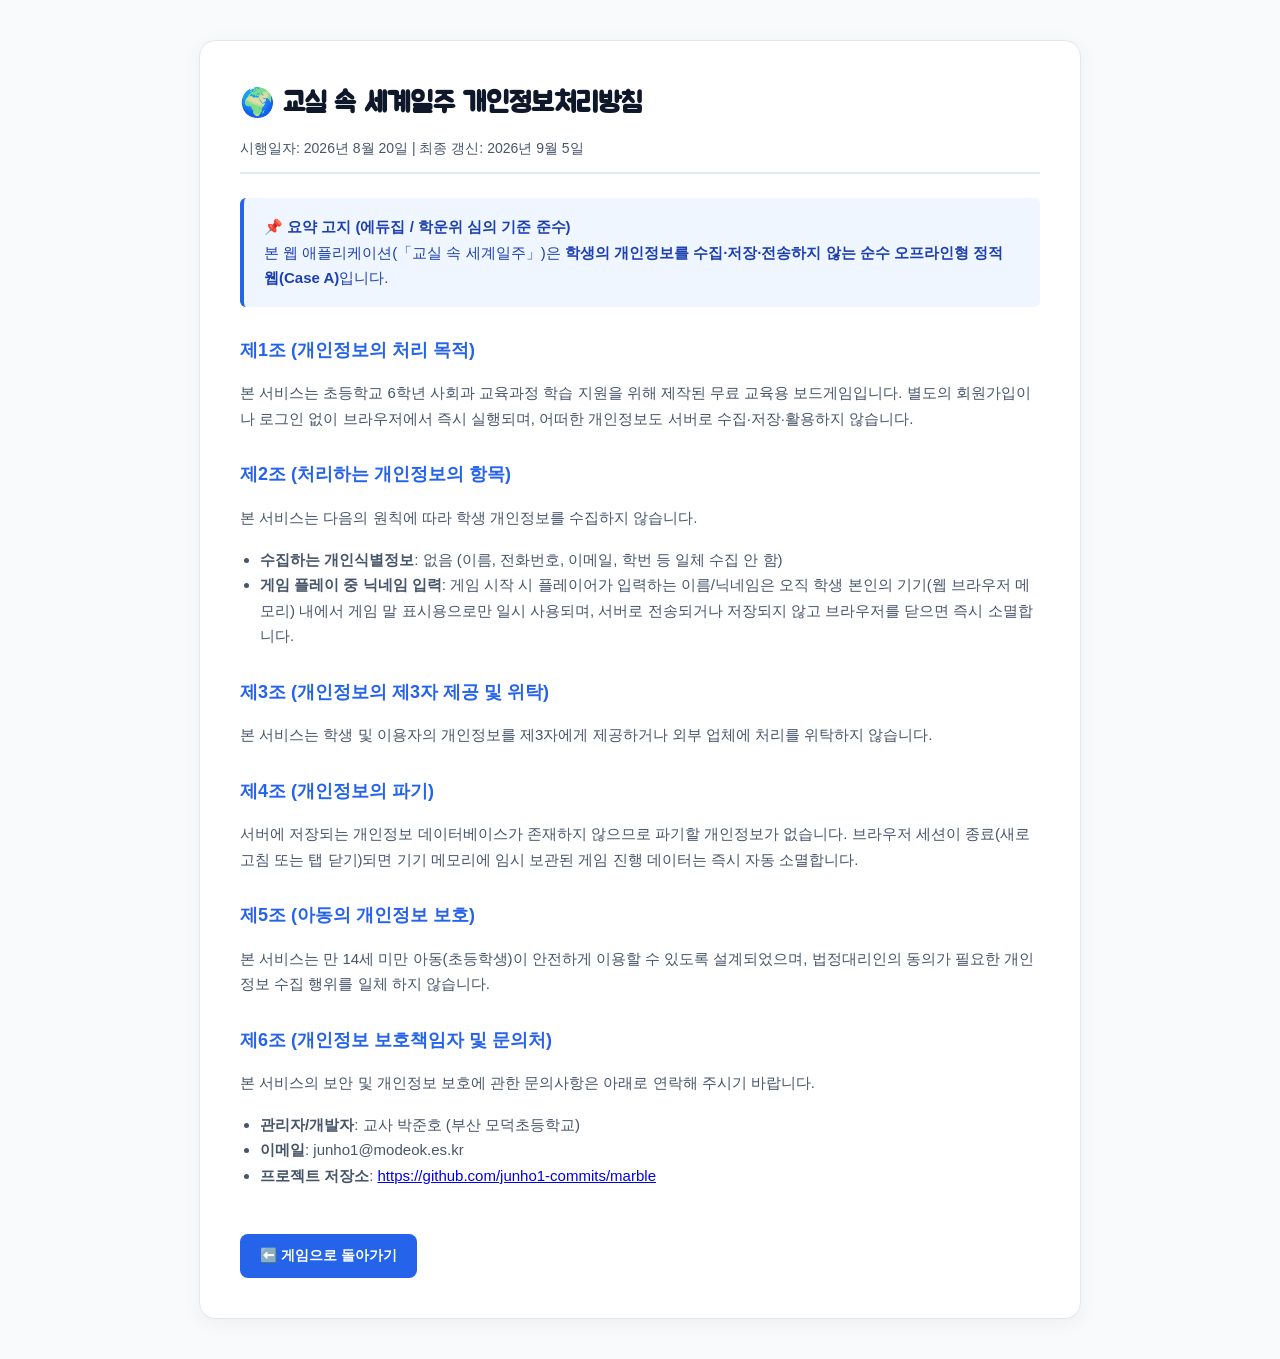
==== privacy.html @ 2efe72c6 "feat: 개인정보처리방침(privacy.html) 추가 및 보안/SEO 메타태그 적용 (에듀집 Case A 준수)" ====
<!doctype html>
<html lang="ko">
  <head>
    <meta charset="UTF-8" />
    <meta name="viewport" content="width=device-width, initial-scale=1.0" />
    <title>개인정보처리방침 | 교실 속 세계일주</title>
    <meta name="description" content="초등 6학년 사회과 탐험 보드게임 교실 속 세계일주 개인정보처리방침" />
    <meta name="referrer" content="strict-origin-when-cross-origin" />
    <meta property="og:title" content="교실 속 세계일주 개인정보처리방침" />
    <meta property="og:description" content="학생 개인정보를 수집하지 않는 안전한 초등 교육용 보드게임" />
    <meta property="og:type" content="website" />
    <link rel="preconnect" href="https://fonts.googleapis.com">
    <link rel="preconnect" href="https://fonts.gstatic.com" crossorigin>
    <link href="https://fonts.googleapis.com/css2?family=Space+Grotesk:wght@400;600;700&family=Jua&display=swap" rel="stylesheet">
    <style>
      :root {
        --bg: #f8fafc;
        --card: #ffffff;
        --ink: #0f172a;
        --muted: #475569;
        --line: #e2e8f0;
        --primary: #2563eb;
      }
      body {
        margin: 0;
        padding: 40px 20px;
        background: var(--bg);
        color: var(--ink);
        font-family: -apple-system, BlinkMacSystemFont, 'Segoe UI', Roboto, sans-serif;
        line-height: 1.7;
      }
      .container {
        max-width: 800px;
        margin: 0 auto;
        background: var(--card);
        padding: 40px;
        border-radius: 16px;
        box-shadow: 0 4px 20px rgba(0, 0, 0, 0.05);
        border: 1px solid var(--line);
      }
      h1 {
        font-family: 'Jua', sans-serif;
        color: var(--ink);
        font-size: 28px;
        margin-top: 0;
        margin-bottom: 8px;
      }
      .date {
        color: var(--muted);
        font-size: 14px;
        margin-bottom: 24px;
        border-bottom: 2px solid var(--line);
        padding-bottom: 12px;
      }
      h2 {
        font-size: 18px;
        color: var(--primary);
        margin-top: 28px;
        margin-bottom: 12px;
      }
      p, li {
        color: var(--muted);
        font-size: 15px;
      }
      ul {
        padding-left: 20px;
      }
      .highlight-box {
        background: #eff6ff;
        border-left: 4px solid var(--primary);
        padding: 16px 20px;
        border-radius: 6px;
        margin: 20px 0;
        font-size: 15px;
        color: #1e40af;
      }
      .back-btn {
        display: inline-block;
        margin-top: 30px;
        padding: 10px 20px;
        background: var(--primary);
        color: #fff;
        text-decoration: none;
        border-radius: 8px;
        font-weight: 600;
        font-size: 14px;
      }
    </style>
  </head>
  <body>
    <div class="container">
      <h1>🌍 교실 속 세계일주 개인정보처리방침</h1>
      <div class="date">시행일자: 2026년 8월 20일 | 최종 갱신: 2026년 9월 5일</div>

      <div class="highlight-box">
        <strong>📌 요약 고지 (에듀집 / 학운위 심의 기준 준수)</strong><br>
        본 웹 애플리케이션(「교실 속 세계일주」)은 <strong>학생의 개인정보를 수집·저장·전송하지 않는 순수 오프라인형 정적 웹(Case A)</strong>입니다.
      </div>

      <h2>제1조 (개인정보의 처리 목적)</h2>
      <p>본 서비스는 초등학교 6학년 사회과 교육과정 학습 지원을 위해 제작된 무료 교육용 보드게임입니다. 별도의 회원가입이나 로그인 없이 브라우저에서 즉시 실행되며, 어떠한 개인정보도 서버로 수집·저장·활용하지 않습니다.</p>

      <h2>제2조 (처리하는 개인정보의 항목)</h2>
      <p>본 서비스는 다음의 원칙에 따라 학생 개인정보를 수집하지 않습니다.</p>
      <ul>
        <li><strong>수집하는 개인식별정보</strong>: 없음 (이름, 전화번호, 이메일, 학번 등 일체 수집 안 함)</li>
        <li><strong>게임 플레이 중 닉네임 입력</strong>: 게임 시작 시 플레이어가 입력하는 이름/닉네임은 오직 학생 본인의 기기(웹 브라우저 메모리) 내에서 게임 말 표시용으로만 일시 사용되며, 서버로 전송되거나 저장되지 않고 브라우저를 닫으면 즉시 소멸합니다.</li>
      </ul>

      <h2>제3조 (개인정보의 제3자 제공 및 위탁)</h2>
      <p>본 서비스는 학생 및 이용자의 개인정보를 제3자에게 제공하거나 외부 업체에 처리를 위탁하지 않습니다.</p>

      <h2>제4조 (개인정보의 파기)</h2>
      <p>서버에 저장되는 개인정보 데이터베이스가 존재하지 않으므로 파기할 개인정보가 없습니다. 브라우저 세션이 종료(새로고침 또는 탭 닫기)되면 기기 메모리에 임시 보관된 게임 진행 데이터는 즉시 자동 소멸합니다.</p>

      <h2>제5조 (아동의 개인정보 보호)</h2>
      <p>본 서비스는 만 14세 미만 아동(초등학생)이 안전하게 이용할 수 있도록 설계되었으며, 법정대리인의 동의가 필요한 개인정보 수집 행위를 일체 하지 않습니다.</p>

      <h2>제6조 (개인정보 보호책임자 및 문의처)</h2>
      <p>본 서비스의 보안 및 개인정보 보호에 관한 문의사항은 아래로 연락해 주시기 바랍니다.</p>
      <ul>
        <li><strong>관리자/개발자</strong>: 교사 박준호 (부산 모덕초등학교)</li>
        <li><strong>이메일</strong>: junho1@modeok.es.kr</li>
        <li><strong>프로젝트 저장소</strong>: <a href="https://github.com/junho1-commits/marble" target="_blank">https://github.com/junho1-commits/marble</a></li>
      </ul>

      <a href="index.html" class="back-btn">⬅️ 게임으로 돌아가기</a>
    </div>
  </body>
</html>
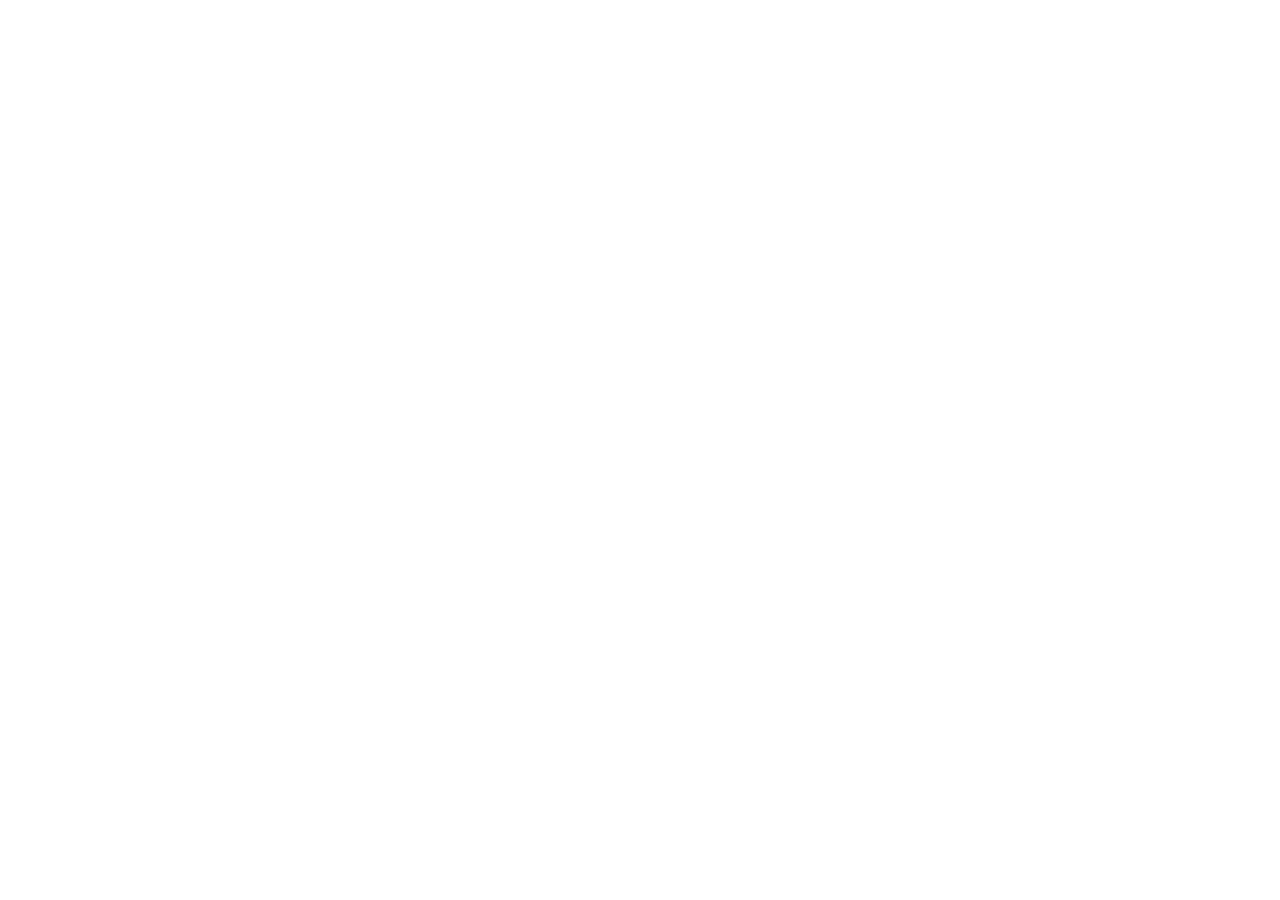
==== commit cf865158: "feat: CSP, X-Frame-Options, Permissions-Policy 보안 헤더 및 HTTPS 강제 스크립트 적용" ====
--- a/privacy.html
+++ b/privacy.html
@@ -4,11 +4,22 @@
     <meta charset="UTF-8" />
     <meta name="viewport" content="width=device-width, initial-scale=1.0" />
     <title>개인정보처리방침 | 교실 속 세계일주</title>
+    <meta http-equiv="Content-Security-Policy" content="default-src 'self'; script-src 'self' 'unsafe-inline' https://fonts.googleapis.com; style-src 'self' 'unsafe-inline' https://fonts.googleapis.com; font-src 'self' https://fonts.gstatic.com; img-src 'self' data: https:; connect-src 'self'; object-src 'none'; base-uri 'self'; form-action 'self';" />
+    <meta http-equiv="X-Content-Type-Options" content="nosniff" />
+    <meta http-equiv="Permissions-Policy" content="camera=(), microphone=(), geolocation=(), payment=()" />
+    <meta name="referrer" content="strict-origin-when-cross-origin" />
     <meta name="description" content="초등 6학년 사회과 탐험 보드게임 교실 속 세계일주 개인정보처리방침" />
-    <meta name="referrer" content="strict-origin-when-cross-origin" />
     <meta property="og:title" content="교실 속 세계일주 개인정보처리방침" />
     <meta property="og:description" content="학생 개인정보를 수집하지 않는 안전한 초등 교육용 보드게임" />
     <meta property="og:type" content="website" />
+    <script>
+      if (location.protocol === 'http:' && location.hostname !== 'localhost' && location.hostname !== '127.0.0.1') {
+        location.replace('https://' + location.hostname + location.pathname + location.search + location.hash);
+      }
+      if (window.top !== window.self) {
+        window.top.location = window.self.location;
+      }
+    </script>
     <link rel="preconnect" href="https://fonts.googleapis.com">
     <link rel="preconnect" href="https://fonts.gstatic.com" crossorigin>
     <link href="https://fonts.googleapis.com/css2?family=Space+Grotesk:wght@400;600;700&family=Jua&display=swap" rel="stylesheet">
